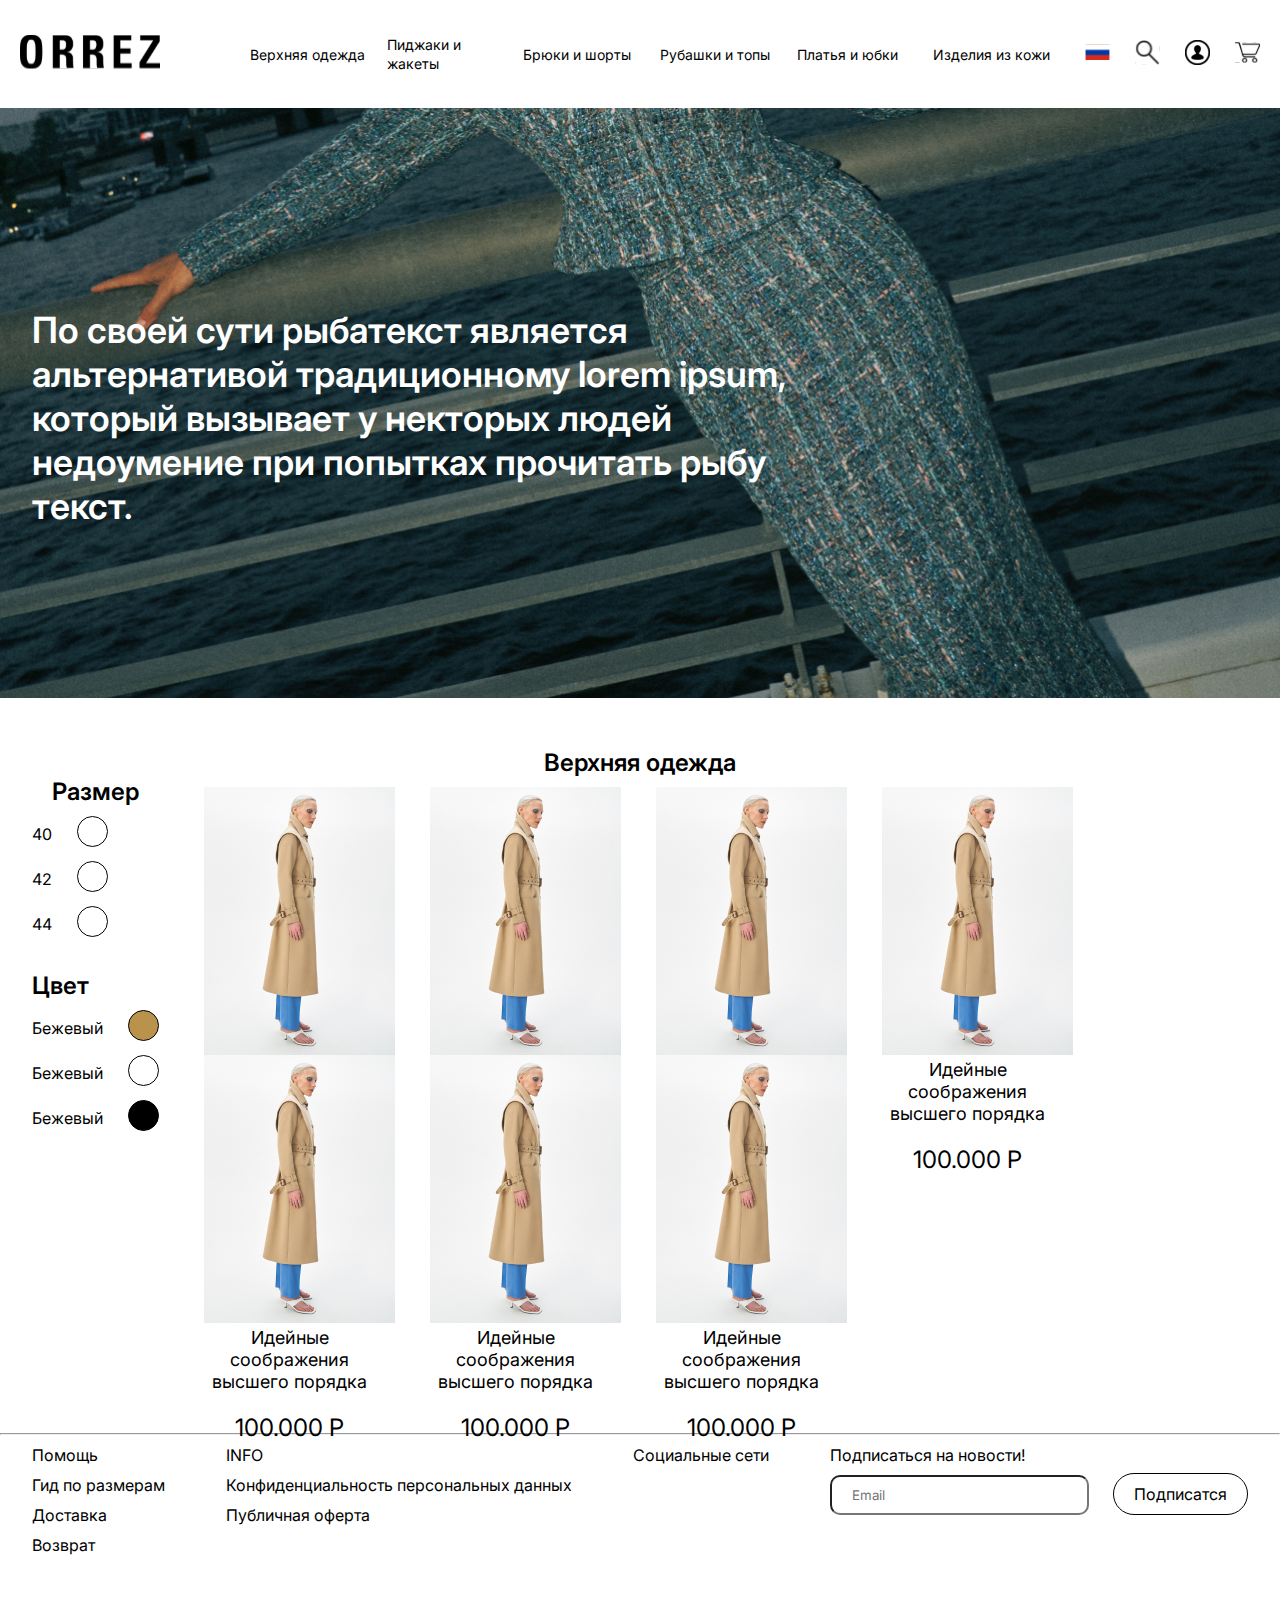
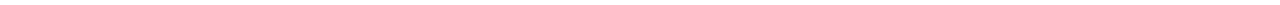
==== last.html @ cab346b0 "Add files via upload" ====
<!DOCTYPE html>
<html lang="en">

<head>
    <meta charset="UTF-8" />
    <meta http-equiv="X-UA-Compatible" content="IE=edge" />
    <meta name="viewport" content="width=device-width, initial-scale=1.0" />
    <link rel="preconnect" href="https://fonts.googleapis.com" />
    <link rel="preconnect" href="https://fonts.gstatic.com" crossorigin />
    <link href="https://fonts.googleapis.com/css2?family=Inter:wght@400;500;700;900&display=swap" rel="stylesheet" />
    <link rel="stylesheet" href="css/last.css" />
    <title>Document</title>
</head>

<body>
    <header>
        <div class="header-container">
            <div class="header-flex">
                <nav>
                    <a class="nav-logo" href="index.html">
                        <img src="img/index/logo.svg" alt="" class="logo" />
                    </a>
                    <a class="nav-links" href="last.html">Верхняя одежда</a>
                    <a class="nav-links" href="last.html">Пиджаки и жакеты</a>
                    <a class="nav-links" href="last.html">Брюки и шорты</a>
                    <a class="nav-links" href="last.html">Рубашки и топы</a>
                    <a class="nav-links" href="last.html">Платья и юбки</a>
                    <a class="nav-links" href="last.html">Изделия из кожи</a>
                    <div class="nav-imgs">
                        <a><img src="img/index/language.svg" alt="" style="margin-left: 25px" /></a>
                        <a href="guide.html"> <img src="img/index/search.svg" alt="" /></a>
                        <a href="signin.html"> <img src="img/index/acount.svg" alt="" /></a>
                        <a href="store.html"><img src="img/index/store.svg" alt="" /></a>
                    </div>
                </nav>
            </div>
        </div>
        <div class="background">
            <div class="background-container">
                <div class="background-title">
                    По своей сути рыбатекст является альтернативой традиционному lorem ipsum, который вызывает у некторых людей недоумение при попытках прочитать рыбу текст.
                </div>
            </div>
        </div>
        <div class="up">
            <div class="up-container">
                <div class="up-title">Верхняя одежда</div>
                <div class="up-flex">
                    <div class="up-p1">
                        <div class="size-title">Размер</div>
                        <div class="size-num">
                            40 <span><img src="img/last/emptycircle.svg" alt="" /></span>
                        </div>
                        <div class="size-num">
                            42 <span><img src="img/last/emptycircle.svg" alt="" /></span>
                        </div>
                        <div class="size-num">
                            44 <span><img src="img/last/emptycircle.svg" alt="" /></span>
                        </div>
                        <div class="colors">
                            <div class="color-title">Цвет</div>
                            <div class="color-color">
                                <div class="colors-title">
                                    Бежевый <span><img src="img/last/color.svg" alt="" /></span>
                                </div>
                                <div class="colors-title">
                                    Бежевый
                                    <span><img src="img/last/emptycircle.svg" alt="" /></span>
                                </div>
                                <div class="colors-title">
                                    Бежевый
                                    <span><img src="img/last/blackcircle.svg" alt="" /></span>
                                </div>
                            </div>
                        </div>

                    </div>
                    <div class="up-p2">
                        <div class="card-flex">
                            <a href="tab.html" class="popular-card">
                                <img src="img/index/popular.png" alt="" />
                                <div class="popular-card-title">
                                    Идейные соображения высшего порядка
                                </div>
                                <div class="popular-card-price">100.000 Р</div>
                            </a>
                            <a href="tab.html" class="popular-card">
                                <img src="img/index/popular.png" alt="" />
                                <div class="popular-card-title">
                                    Идейные соображения высшего порядка
                                </div>
                                <div class="popular-card-price">100.000 Р</div>
                            </a>
                            <a href="tab.html" class="popular-card">
                                <img src="img/index/popular.png" alt="" />
                                <div class="popular-card-title">
                                    Идейные соображения высшего порядка
                                </div>
                                <div class="popular-card-price">100.000 Р</div>
                            </a>
                            <a href="tab.html" class="popular-card">
                                <img src="img/index/popular.png" alt="" />
                                <div class="popular-card-title">
                                    Идейные соображения высшего порядка
                                </div>
                                <div class="popular-card-price">100.000 Р</div>
                            </a>
                            <a href="tab.html" class="popular-card">
                                <img src="img/index/popular.png" alt="" />
                                <div class="popular-card-title">
                                    Идейные соображения высшего порядка
                                </div>
                                <div class="popular-card-price">100.000 Р</div>
                            </a>

                            <a href="tab.html" class="popular-card">
                                <img src="img/index/popular.png" alt="" />
                                <div class="popular-card-title">
                                    Идейные соображения высшего порядка
                                </div>
                                <div class="popular-card-price">100.000 Р</div>
                            </a>
                            <a href="tab.html" class="popular-card">
                                <img src="img/index/popular.png" alt="" />
                                <div class="popular-card-title">
                                    Идейные соображения высшего порядка
                                </div>
                                <div class="popular-card-price">100.000 Р</div>
                            </a>
                        </div>
                    </div>

                </div>
            </div>
        </div>
        </div>
    </header>
    <footer>
        <hr style="margin-bottom:10px;" />

        <div class="footer-container">
            <div class="footer-flex">
                <div class="help">
                    <a class="help-title" style="margin-top: 10px;color: #000;">Помощь</a>
                    <a href="guide.html" class="gid" style="margin-top: 10px;">Гид по размерам</a>
                    <div class="deliver" style="margin-top: 10px;">Доставка</div>
                    <div class="giveback" style="margin-top: 10px;">Возврат</div>


                </div>
                <div class="info">
                    <div class="info-title style=" margin-top: 10px; "">INFO</div>
                    <div class="conf" style="margin-top: 10px;">Конфиденциальность персональных данных</div>
                    <div class="offer" style="margin-top: 10px;">Публичная оферта</div>
                </div>
                <div class="medias">
                    <a class="medias-title" style="color: #000;" href="map.html">Социальные сети</a>
                </div>
                <div class="subscribe">
                    <a href="map.html" class="subcribe-title" style="color: #000;">Подписаться на новости!</a>
                    <div class="but">
                        <input type="text" class="subscribe-inp" placeholder="Email" />
                        <a href="map.html" class="subscribe-btn">Подписатся</a>
                    </div>
                </div>
            </div>
        </div>
    </footer>
</body>

</html>
---- css/last.css ----
* {
    margin: 0;
    padding: 0;
    box-sizing: border-box;
    font-family: "Inter", sans-serif;
}

a {
    text-decoration: none;
}

header {
    margin-top: 15px;
}

nav {
    display: flex;
    align-items: center;
    margin: auto;
    padding: 20px;
    justify-content: space-between;
}

.gid {
    color: #000;
    display: block;
}

.nav-imgs img {
    width: 25px;
    height: 25px;
}

.nav-logo {
    margin-right: 80px;
}

.nav-links {
    margin-left: 10px;
    font-style: normal;
    font-weight: 400;
    font-size: 14px;
    line-height: 19px;
    color: #000000;
    width: 135px;
}

.nav-imgs {
    display: flex;
    justify-content: center;
    align-items: center;
}

.nav-imgs img {
    margin-left: 25px;
}

.background {
    margin-top: 15px;
    background-image: url(/img/index/backgorund.png);
    height: 590px;
    background-position: left top;
    background-repeat: no-repeat;
    background-size: cover;
}

.background-container {
    max-width: 95%;
    width: 1300px;
    margin: auto;
}

.background-title {
    padding-top: 200px;
    font-style: normal;
    font-weight: 600;
    font-size: 36px;
    width: 763px;
    line-height: 44px;
    color: #ffffff;
}

.background-btn {
    width: 246px;
    background: #b9934c;
    -moz-border-radius: 20px;
    -webkit-border-radius: 20px;
    -khtml-border-radius: 20px;
    border-radius: 20px;
    behavior: url(border-radius.htc);
    height: 70px;
    font-style: normal;
    font-weight: 600;
    font-size: 24px;
    line-height: 29px;
    margin-top: 20px;
    color: #ffffff;
    border: none;
    cursor: pointer;
}

.up {
    margin-top: 50px;
}

.nav-imgs img {
    width: 25px;
    height: 25px;
}

.up-container {
    width: 95%;
    margin: auto;
}

.up-title {
    font-style: normal;
    font-weight: 600;
    font-size: 24px;
    line-height: 29px;
    text-align: center;
    color: #000000;
}

.up-flex {
    display: flex;
    justify-content: space-between;
}

.popular {
    margin-top: 50px;
}

.popular-title {
    font-style: normal;
    font-weight: 400;
    font-size: 32px;
    line-height: 39px;
    text-align: center;
    color: #000000;
}

.popular-container {
    max-width: 1300px;
    width: 95%;
    margin: auto;
}

.popular-cards {
    display: flex;
    justify-content: center;
    margin-top: 30px;
}

.popular-card {
    margin-left: 35px;
    width: 191px;
    height: 268px;
    padding: 10px;
    text-align: center;
}

.popular-card-title {
    font-style: normal;
    font-weight: 400;
    font-size: 18px;
    line-height: 22px;
    text-align: center;
    color: #000000;
}

.popular-card-price {
    font-style: normal;
    font-weight: 400;
    font-size: 24px;
    line-height: 29px;
    text-align: center;
    color: #000000;
    margin-top: 20px;
}

footer {
    margin-top: 30px;
}

.footer-container {
    margin: auto;
    width: 95%;
}

.footer-flex {
    display: flex;
    justify-content: space-between;
}

.subscribe-inp {
    margin-top: 10px;
    -moz-border-radius: 10px;
    -webkit-border-radius: 10px;
    -khtml-border-radius: 10px;
    border-radius: 10px;
    behavior: url(border-radius.htc);
    padding: 10px 20px;
}

.subscribe-btn {
    font-style: normal;
    font-weight: 400;
    font-size: 16px;
    line-height: 19px;
    color: #000000;
    background: #ffffff;
    border: 1px solid #000000;
    box-sizing: border-box;
    -moz-border-radius: 30px;
    -webkit-border-radius: 30px;
    -khtml-border-radius: 30px;
    border-radius: 30px;
    behavior: url(border-radius.htc);
    padding: 10px 20px;
    cursor: pointer;
    margin-left: 20px;
}

.card-flex {
    display: flex;
    flex-wrap: wrap;
}

.size-title {
    font-style: normal;
    font-weight: 600;
    font-size: 24px;
    line-height: 29px;
    text-align: center;
    color: #000000;
}

.size-num {
    display: flex;
    align-items: center;
    margin-top: 10px;
}

.size-num span {
    margin-left: 25px;
}

.colors {
    margin-top: 30px;
}

.color-title {
    font-style: normal;
    font-weight: 600;
    font-size: 24px;
    line-height: 29px;
    color: #000000;
}

.colors-title {
    display: flex;
    align-items: center;
    margin-top: 10px;
}

.colors-title span {
    margin-left: 25px;
}

.popular-container {
    max-width: 1200px;
}

footer {
    margin-top: 120px;
    margin-bottom: 50px;
}

.footer-container {
    margin: auto;
    width: 95%;
}

.footer-flex {
    display: flex;
    justify-content: space-between;
}

.subscribe-inp {
    margin-top: 10px;
    -moz-border-radius: 10px;
    -webkit-border-radius: 10px;
    -khtml-border-radius: 10px;
    border-radius: 10px;
    behavior: url(border-radius.htc);
    padding: 10px 20px;
}

.subscribe-btn {
    font-style: normal;
    font-weight: 400;
    font-size: 16px;
    line-height: 19px;
    color: #000000;
    background: #ffffff;
    border: 1px solid #000000;
    box-sizing: border-box;
    -moz-border-radius: 30px;
    -webkit-border-radius: 30px;
    -khtml-border-radius: 30px;
    border-radius: 30px;
    behavior: url(border-radius.htc);
    padding: 10px 20px;
    cursor: pointer;
    margin-left: 20px;
}
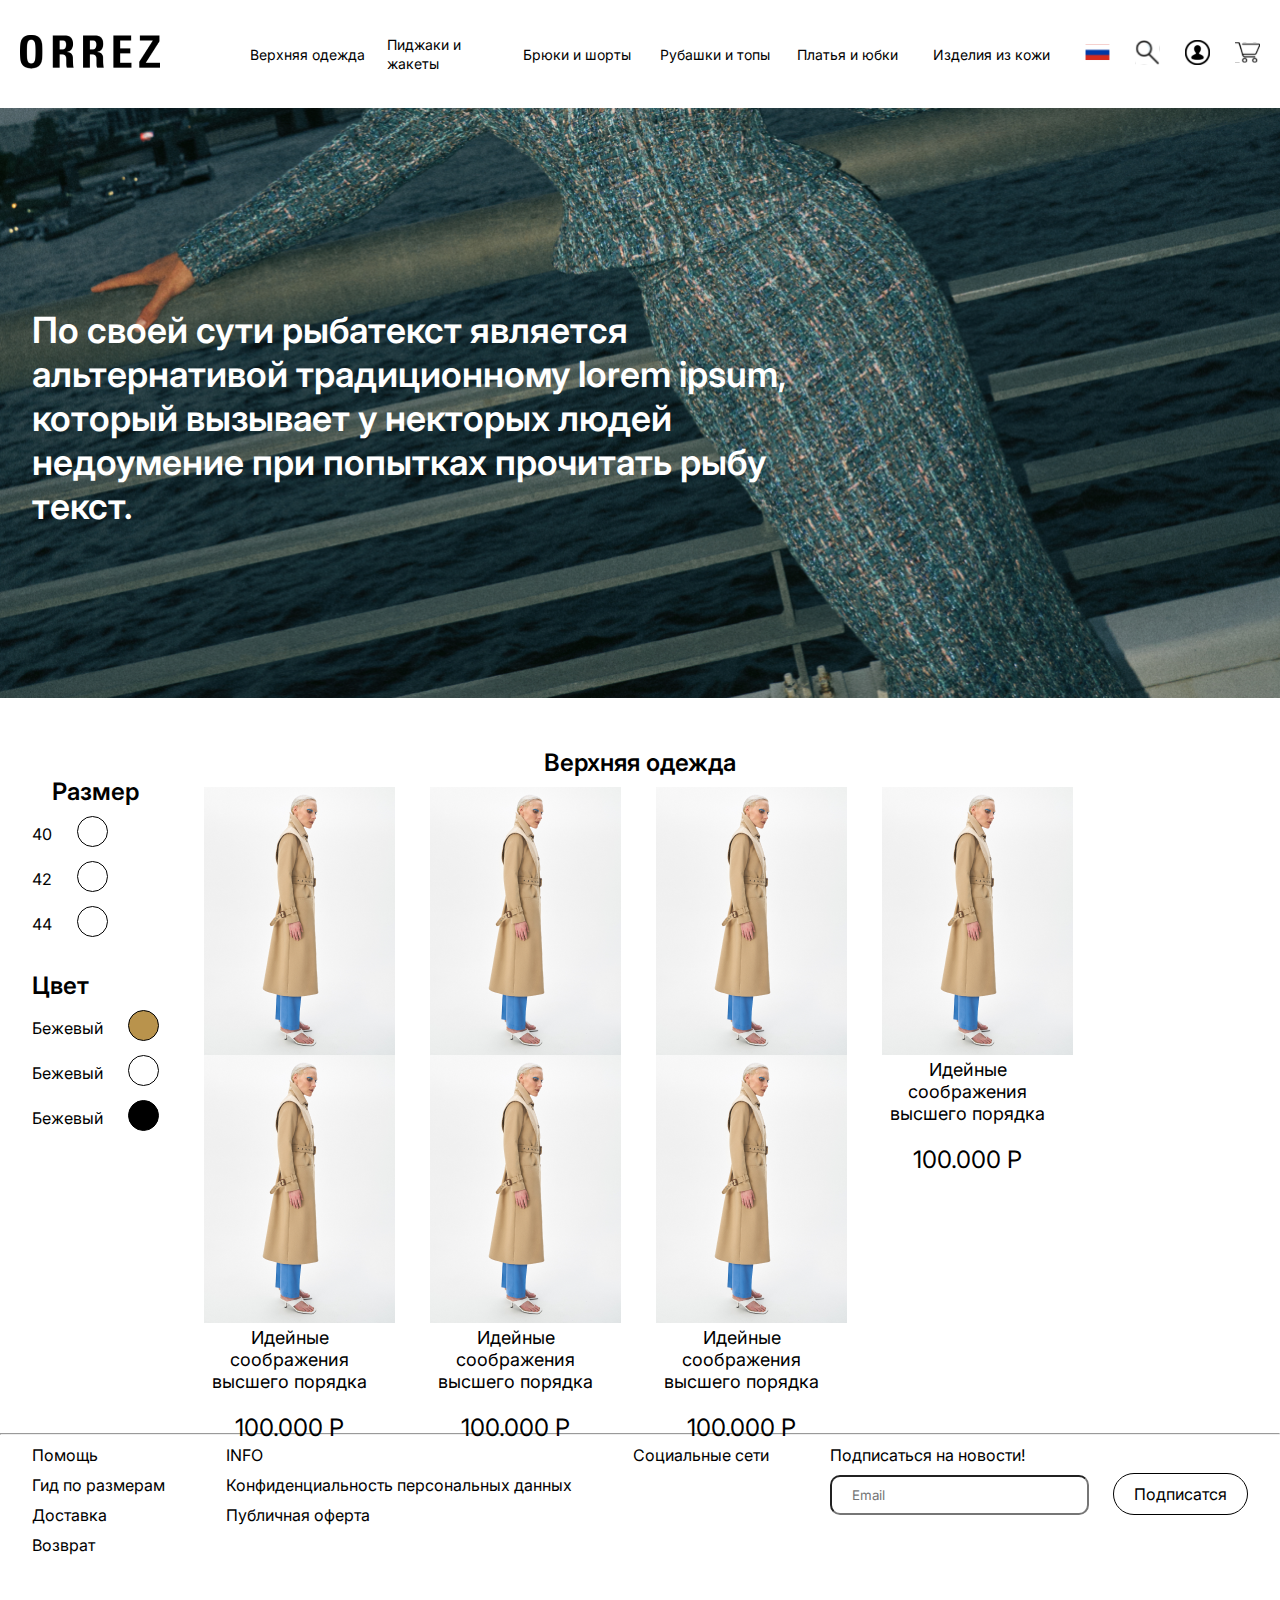
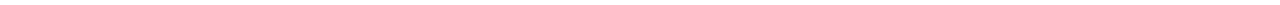
==== commit b41a5c51: "Add files via upload" ====
--- a/last.html
+++ b/last.html
@@ -18,7 +18,7 @@
             <div class="header-flex">
                 <nav>
                     <a class="nav-logo" href="index.html">
-                        <img src="img/index/logo.svg" alt="" class="logo" />
+                        <img src="img/index/logo.png" alt="" class="logo" />
                     </a>
                     <a class="nav-links" href="last.html">Верхняя одежда</a>
                     <a class="nav-links" href="last.html">Пиджаки и жакеты</a>
